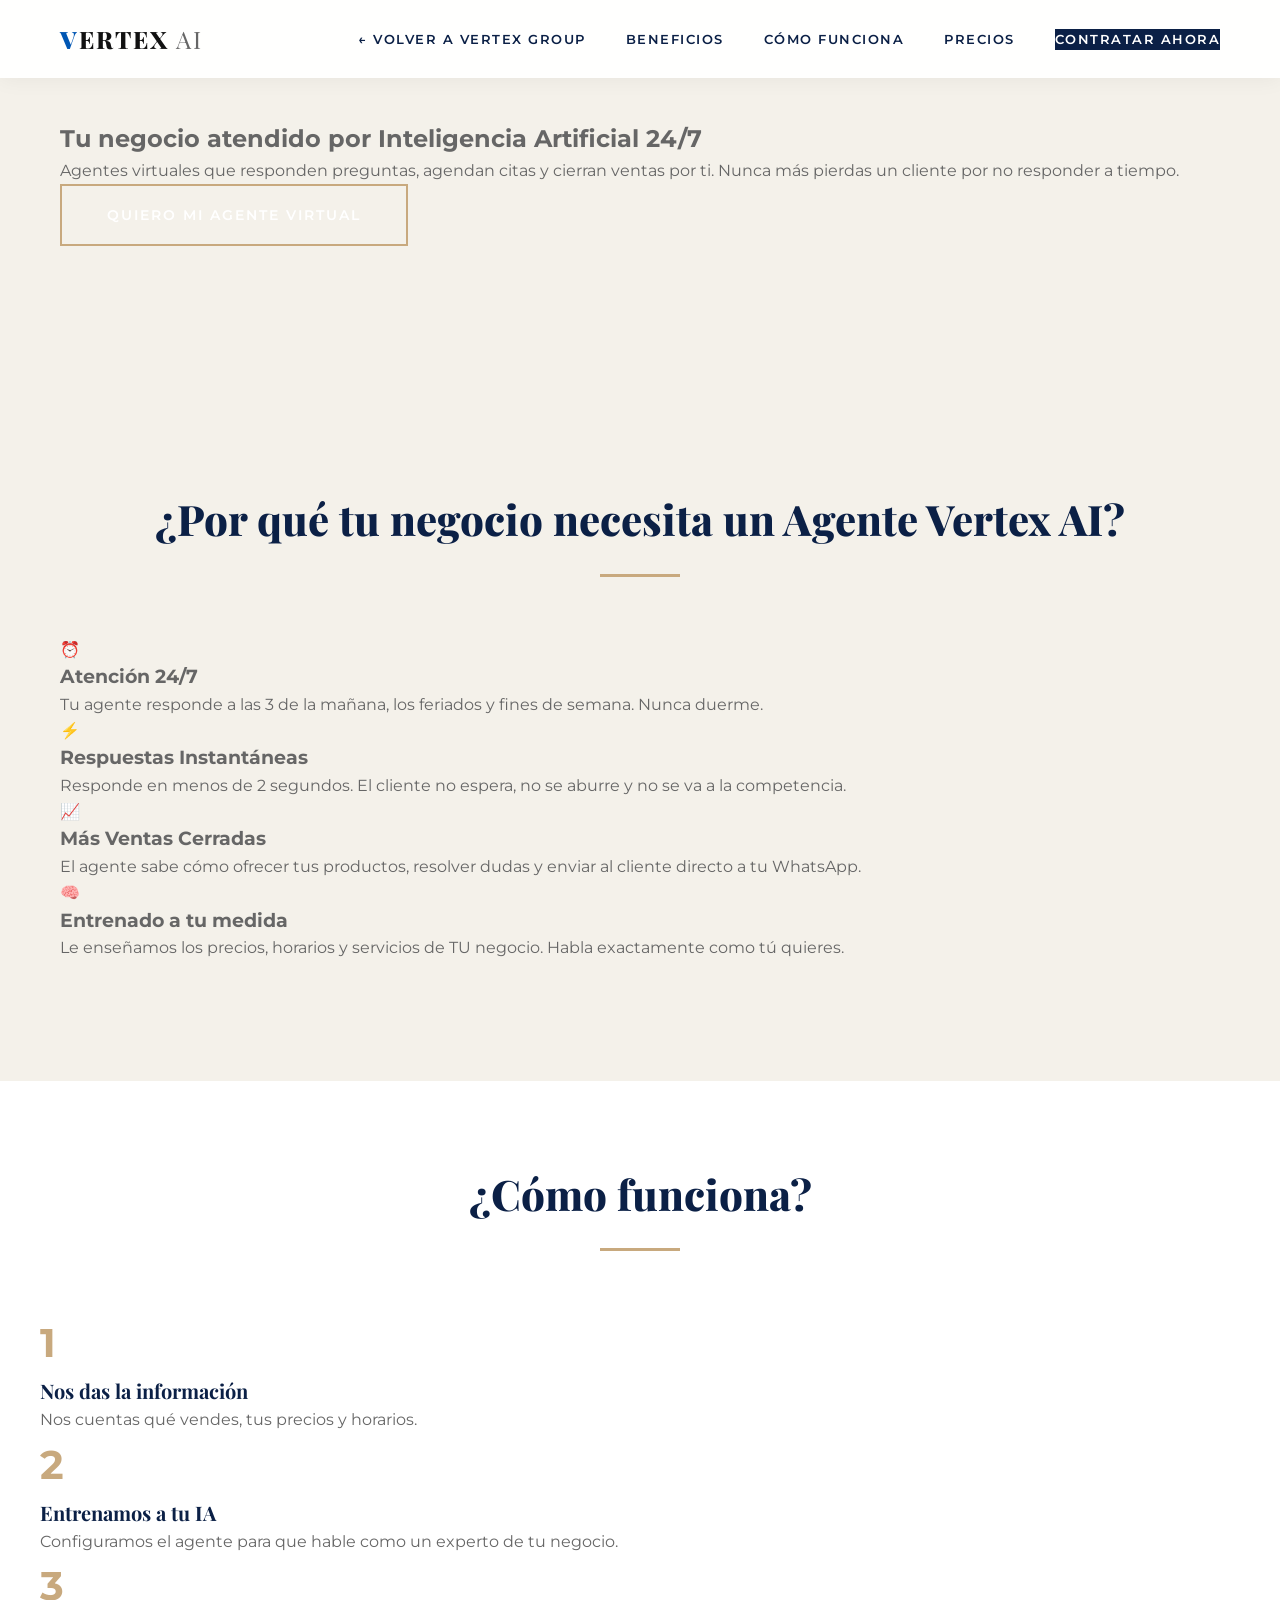
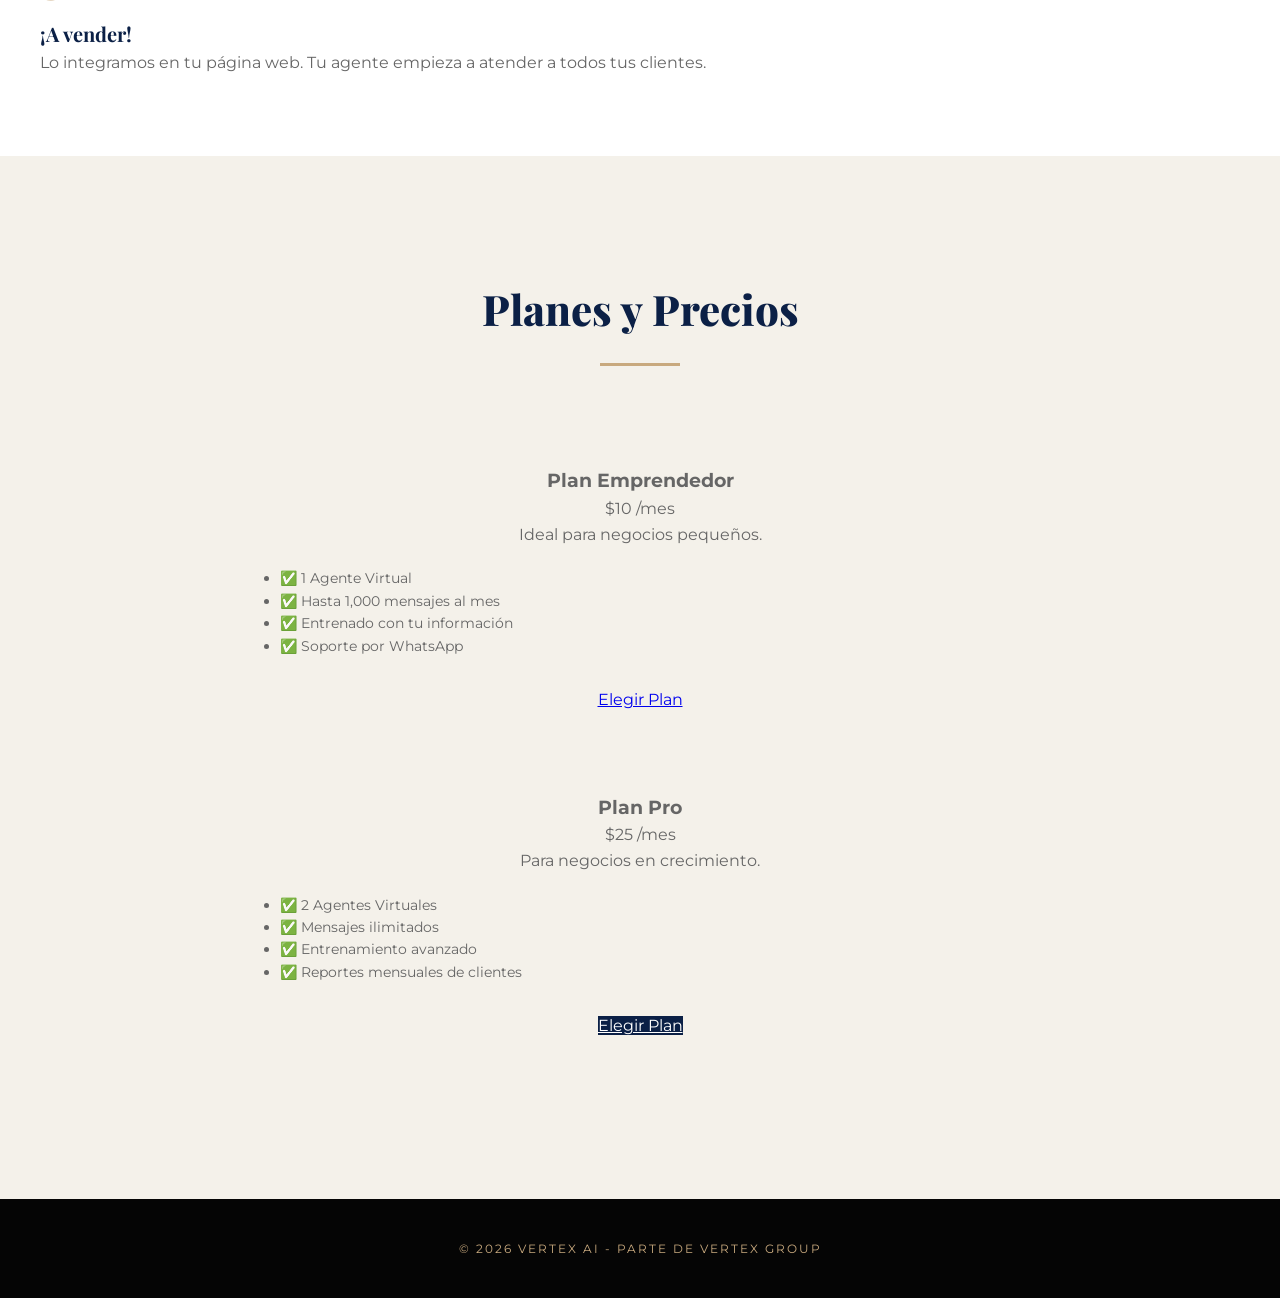
==== vertex-IA/index.html @ b7bb47e4 "Create index.html" ====
<!DOCTYPE html>
<html lang="es">
<head>
    <meta charset="UTF-8">
    <meta name="viewport" content="width=device-width, initial-scale=1.0">
    <title>Vertex AI | Agentes Virtuales para Negocios</title>
    <link rel="stylesheet" href="../style.css">
    <link rel="stylesheet" href="ai.css">
</head>
<body>

    <header class="header-tienda">
        <div class="logo">
            <a href="../index.html" style="text-decoration:none; color:#111;">
                <span style="color:#0056b3; font-weight:900;">V</span>ERTEX <span style="color:#666; font-weight:300;">AI</span>
            </a>
        </div>
        <nav>
            <a href="../index.html">← Volver a Vertex Group</a>
            <a href="#beneficios">Beneficios</a>
            <a href="#como-funciona">Cómo funciona</a>
            <a href="#precios">Precios</a>
            <a href="https://wa.me/593982679961?text=Hola,%20quiero%20un%20Agente%20Virtual%20para%20mi%20negocio" class="btn-carrito" style="background: var(--azul-marino); color: white; border: none;">Contratar Ahora</a>
        </nav>
    </header>

    <section class="hero-ai">
        <h1>Tu negocio atendido por Inteligencia Artificial 24/7</h1>
        <p>Agentes virtuales que responden preguntas, agendan citas y cierran ventas por ti. Nunca más pierdas un cliente por no responder a tiempo.</p>
        <a href="https://wa.me/593982679961?text=Hola,%20quiero%20un%20Agente%20Virtual%20para%20mi%20negocio" class="boton">Quiero mi Agente Virtual</a>
    </section>

    <section id="beneficios" class="seccion-categorias">
        <h2 class="titulo-seccion">¿Por qué tu negocio necesita un Agente Vertex AI?</h2>
        <div class="grid-categorias">
            <div class="tarjeta-categoria">
                <div class="icono-cat">⏰</div>
                <h3>Atención 24/7</h3>
                <p>Tu agente responde a las 3 de la mañana, los feriados y fines de semana. Nunca duerme.</p>
            </div>
            <div class="tarjeta-categoria">
                <div class="icono-cat">⚡</div>
                <h3>Respuestas Instantáneas</h3>
                <p>Responde en menos de 2 segundos. El cliente no espera, no se aburre y no se va a la competencia.</p>
            </div>
            <div class="tarjeta-categoria">
                <div class="icono-cat">📈</div>
                <h3>Más Ventas Cerradas</h3>
                <p>El agente sabe cómo ofrecer tus productos, resolver dudas y enviar al cliente directo a tu WhatsApp.</p>
            </div>
            <div class="tarjeta-categoria">
                <div class="icono-cat">🧠</div>
                <h3>Entrenado a tu medida</h3>
                <p>Le enseñamos los precios, horarios y servicios de TU negocio. Habla exactamente como tú quieres.</p>
            </div>
        </div>
    </section>

    <section id="como-funciona" class="seccion-categorias" style="background-color: var(--blanco-puro); max-width: 100%; padding: 80px 20px;">
        <div style="max-width: 1200px; margin: 0 auto;">
            <h2 class="titulo-seccion">¿Cómo funciona?</h2>
            <div class="grid-categorias">
                <div class="tarjeta-categoria" style="background: transparent; border: none; box-shadow: none;">
                    <h3 style="font-size: 40px; color: var(--dorado-camel);">1</h3>
                    <h4 style="font-family: 'Playfair Display'; font-size: 20px; color: var(--azul-marino);">Nos das la información</h4>
                    <p>Nos cuentas qué vendes, tus precios y horarios.</p>
                </div>
                <div class="tarjeta-categoria" style="background: transparent; border: none; box-shadow: none;">
                    <h3 style="font-size: 40px; color: var(--dorado-camel);">2</h3>
                    <h4 style="font-family: 'Playfair Display'; font-size: 20px; color: var(--azul-marino);">Entrenamos a tu IA</h4>
                    <p>Configuramos el agente para que hable como un experto de tu negocio.</p>
                </div>
                <div class="tarjeta-categoria" style="background: transparent; border: none; box-shadow: none;">
                    <h3 style="font-size: 40px; color: var(--dorado-camel);">3</h3>
                    <h4 style="font-family: 'Playfair Display'; font-size: 20px; color: var(--azul-marino);">¡A vender!</h4>
                    <p>Lo integramos en tu página web. Tu agente empieza a atender a todos tus clientes.</p>
                </div>
            </div>
        </div>
    </section>

    <section id="precios" class="seccion-categorias">
        <h2 class="titulo-seccion">Planes y Precios</h2>
        <div class="grid-categorias" style="max-width: 800px; margin: 0 auto;">
            <!-- Plan 1 -->
            <div class="tarjeta-producto" style="text-align: center; padding: 40px;">
                <h3>Plan Emprendedor</h3>
                <p class="precio">$10<span style="font-size: 16px; color: #666;"> /mes</span></p>
                <p style="margin-bottom: 20px;">Ideal para negocios pequeños.</p>
                <ul style="text-align: left; font-size: 14px; margin-bottom: 30px; color: var(--gris-texto);">
                    <li>✅ 1 Agente Virtual</li>
                    <li>✅ Hasta 1,000 mensajes al mes</li>
                    <li>✅ Entrenado con tu información</li>
                    <li>✅ Soporte por WhatsApp</li>
                </ul>
                <a href="https://wa.me/593982679961?text=Hola,%20quiero%20el%20Plan%20Emprendedor" class="btn-comprar">Elegir Plan</a>
            </div>
            <!-- Plan 2 -->
            <div class="tarjeta-producto" style="text-align: center; padding: 40px; border-color: var(--dorado-camel);">
                <h3>Plan Pro</h3>
                <p class="precio">$25<span style="font-size: 16px; color: #666;"> /mes</span></p>
                <p style="margin-bottom: 20px;">Para negocios en crecimiento.</p>
                <ul style="text-align: left; font-size: 14px; margin-bottom: 30px; color: var(--gris-texto);">
                    <li>✅ 2 Agentes Virtuales</li>
                    <li>✅ Mensajes ilimitados</li>
                    <li>✅ Entrenamiento avanzado</li>
                    <li>✅ Reportes mensuales de clientes</li>
                </ul>
                <a href="https://wa.me/593982679961?text=Hola,%20quiero%20el%20Plan%20Pro" class="btn-comprar" style="background: var(--azul-marino); color: white;">Elegir Plan</a>
            </div>
        </div>
    </section>

    <footer class="footer-tienda">
        <p>© 2026 Vertex AI - Parte de Vertex Group</p>
    </footer>

</body>
</html>
---- style.css ----
@import url('https://fonts.googleapis.com/css2?family=Montserrat:wght@300;400;600;700&family=Playfair+Display:ital,wght@0,600;0,800;1,600&display=swap');

:root {
    --fondo-crema: #f4f1ea;
    --blanco-puro: #ffffff;
    --azul-marino: #0b2046;
    --dorado-camel: #c8a97e;
    --negro-elegante: #050505;
    --gris-texto: #666666;
}

* { margin: 0; padding: 0; box-sizing: border-box; }

body {
    font-family: 'Montserrat', sans-serif;
    background-color: var(--fondo-crema);
    color: var(--gris-texto);
    line-height: 1.6;
    overflow-x: hidden;
}

html { scroll-behavior: smooth; }

/* ===== HEADER ===== */
header {
    position: fixed; top: 0; left: 0; width: 100%;
    display: flex; justify-content: space-between; align-items: center;
    padding: 20px 60px;
    background-color: rgba(255, 255, 255, 0.95);
    backdrop-filter: blur(10px);
    box-shadow: 0 2px 20px rgba(0, 0, 0, 0.05);
    z-index: 1000;
}

.logo { font-size: 24px; font-family: 'Playfair Display', serif; font-weight: 800; letter-spacing: 2px; color: var(--azul-marino); }
.logo .v { color: var(--dorado-camel); font-size: 28px; font-weight: 900; }
.logo .group { color: var(--dorado-camel); font-weight: 300; font-size: 18px; }

nav { display: flex; gap: 40px; }
nav a {
    color: var(--azul-marino); text-decoration: none; font-size: 13px;
    font-weight: 600; letter-spacing: 1.5px; text-transform: uppercase; transition: color 0.3s;
}
nav a:hover { color: var(--dorado-camel); }

/* ===== HERO ===== */
.hero {
    min-height: 100vh; display: flex; flex-direction: column; justify-content: center; align-items: center;
    text-align: center; padding: 120px 20px 80px;
    background: linear-gradient(rgba(11, 32, 70, 0.85), rgba(11, 32, 70, 0.95)), url('https://images.unsplash.com/photo-1451187580459-43490279c0fa?q=80&w=1920&auto=format&fit=crop') center/cover;
    color: var(--blanco-puro); border-bottom: 5px solid var(--dorado-camel);
}
.hero h1 { font-size: 65px; font-family: 'Playfair Display', serif; font-weight: 800; line-height: 1.1; margin-bottom: 25px; color: var(--fondo-crema); max-width: 900px; }
.hero p { font-size: 18px; font-weight: 300; color: #ddd; max-width: 700px; margin-bottom: 45px; letter-spacing: 1px; }

/* ===== BOTONES ===== */
.boton {
    display: inline-block; padding: 18px 45px; background: transparent; color: var(--blanco-puro);
    border: 2px solid var(--dorado-camel); text-decoration: none; font-weight: 600;
    font-size: 14px; letter-spacing: 2px; text-transform: uppercase; transition: all 0.4s;
}
.boton:hover { background: var(--dorado-camel); color: var(--azul-marino); box-shadow: 0 10px 30px rgba(200, 169, 126, 0.3); }

/* ===== SECCIONES ===== */
section { padding: 120px 60px; max-width: 1300px; margin: 0 auto; }
section h2 { font-size: 42px; font-family: 'Playfair Display', serif; font-weight: 800; margin-bottom: 60px; text-align: center; color: var(--azul-marino); }
section h2::after { content: ''; display: block; width: 80px; height: 3px; background: var(--dorado-camel); margin: 20px auto 0; }

/* ===== RAMAS ===== */
#ramas { background-color: var(--blanco-puro); }
.ramas-grid { display: grid; grid-template-columns: repeat(auto-fit, minmax(320px, 1fr)); gap: 40px; }
.rama { background: var(--fondo-crema); border: 1px solid #eaeaea; border-radius: 2px; padding: 50px 40px; transition: all 0.4s; text-align: center; position: relative; }
.rama::before { content: ''; position: absolute; bottom: 0; left: 0; width: 100%; height: 4px; background: var(--dorado-camel); transform: scaleX(0); transition: transform 0.4s; }
.rama:hover { transform: translateY(-10px); box-shadow: 0 20px 40px rgba(11, 32, 70, 0.08); }
.rama:hover::before { transform: scaleX(1); }
.rama h3 { font-size: 28px; font-family: 'Playfair Display', serif; color: var(--azul-marino); margin-bottom: 15px; }
.rama p { color: var(--gris-texto); margin-bottom: 30px; font-size: 15px; }
.estado { display: inline-block; padding: 8px 20px; font-size: 11px; font-weight: 700; letter-spacing: 2px; text-transform: uppercase; margin-bottom: 30px; border-radius: 2px; }
.estado.activo { background-color: var(--azul-marino); color: var(--blanco-puro); }
.estado.proximo { background-color: #e0e0e0; color: #666; }
.boton-rama { display: block; text-decoration: none; color: var(--azul-marino); font-weight: 600; font-size: 13px; letter-spacing: 1px; text-transform: uppercase; border-bottom: 1px solid var(--azul-marino); padding-bottom: 5px; transition: 0.3s; }
.boton-rama:hover { color: var(--dorado-camel); border-color: var(--dorado-camel); }

/* ===== SOBRE ===== */
#sobre { text-align: center; background-color: var(--fondo-crema); }
#sobre p { max-width: 800px; margin: 0 auto 25px; font-size: 18px; color: var(--gris-texto); font-weight: 300; }
#sobre strong { color: var(--azul-marino); font-weight: 600; }

/* ===== CONTACTO ===== */
#contacto { text-align: center; background-color: var(--azul-marino); color: var(--blanco-puro); max-width: 100%; }
#contacto h2 { color: var(--blanco-puro); }
#contacto p { font-size: 20px; color: var(--dorado-camel); margin-bottom: 40px; font-weight: 300; }
#contacto .boton { background: var(--dorado-camel); color: var(--azul-marino); border-color: var(--dorado-camel); }
#contacto .boton:hover { background: transparent; color: var(--dorado-camel); }

/* ===== FOOTER ===== */
footer { text-align: center; padding: 40px 20px; background: var(--negro-elegante); color: var(--dorado-camel); font-size: 12px; letter-spacing: 2px; text-transform: uppercase; }

@media (max-width: 768px) {
    header { padding: 15px 20px; flex-direction: column; gap: 15px; }
    nav { gap: 15px; flex-wrap: wrap; justify-content: center; }
    .hero h1 { font-size: 38px; }
    section { padding: 80px 20px; }
}
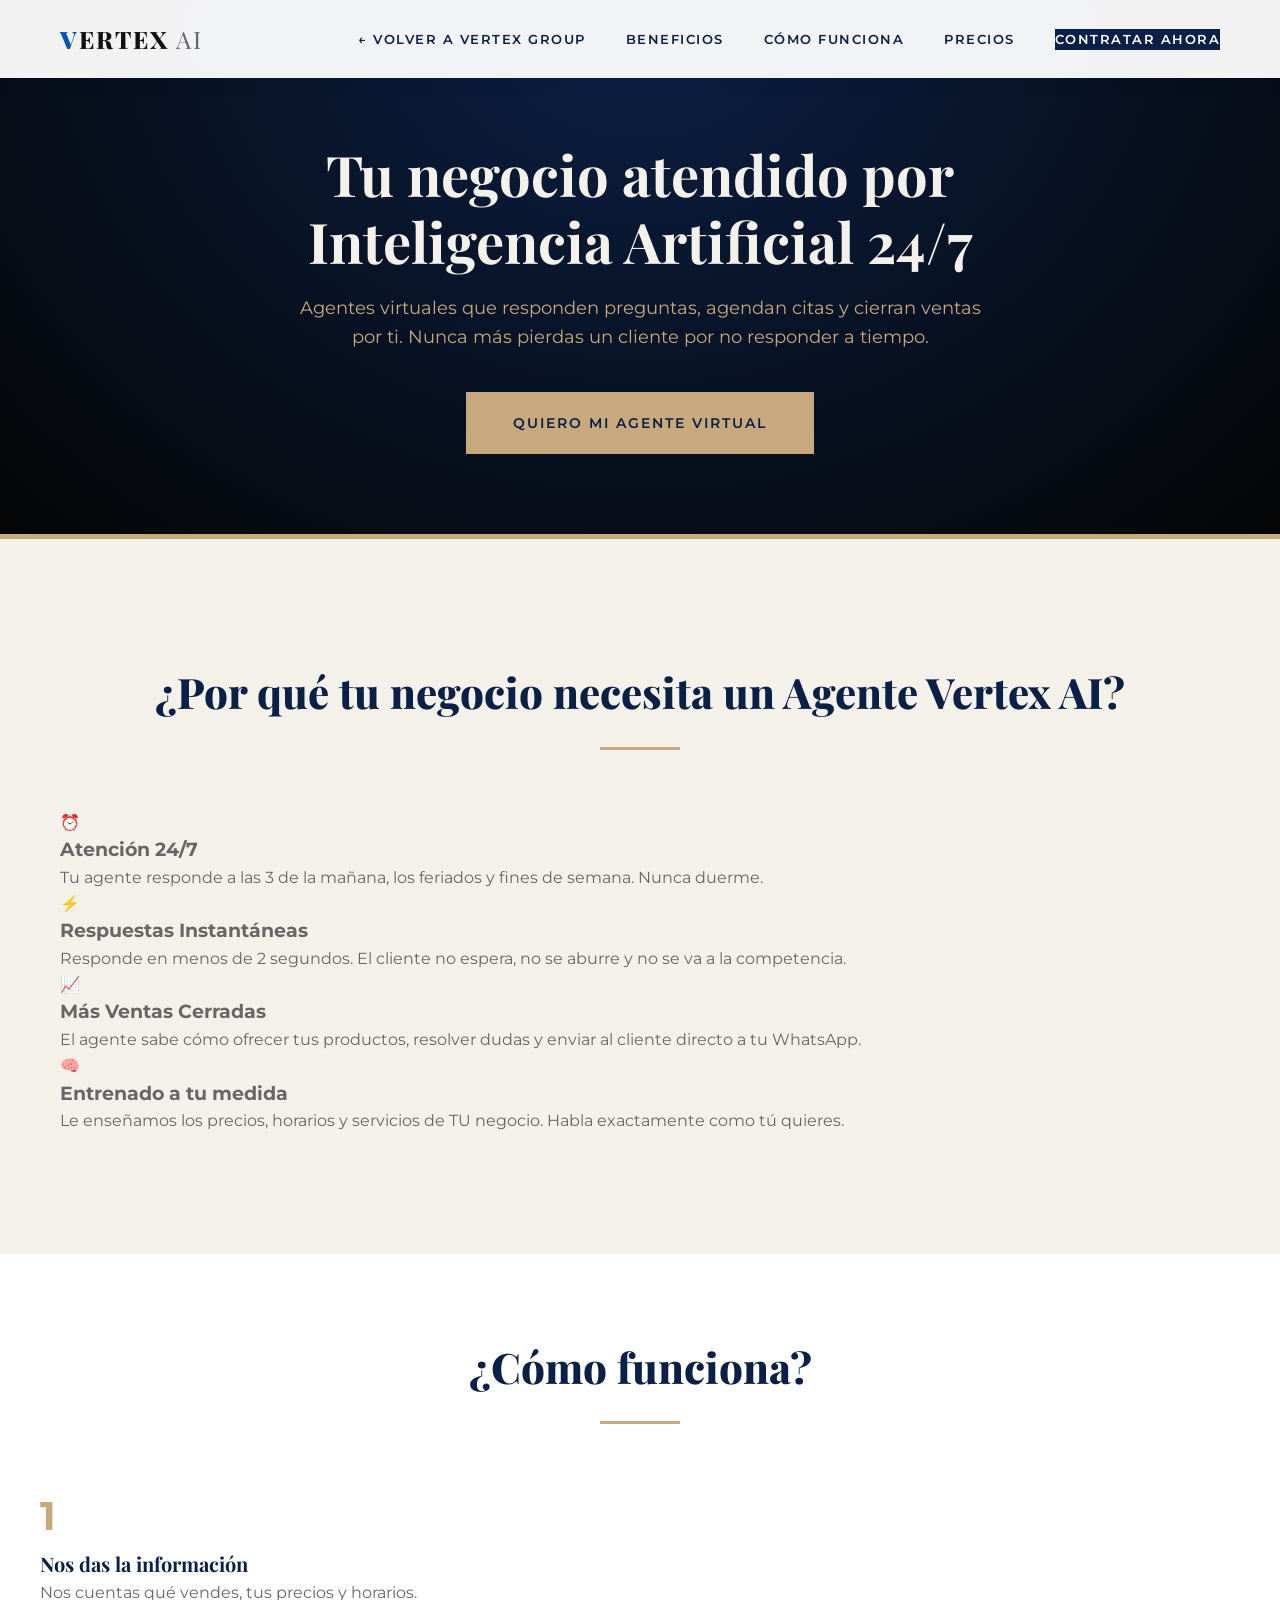
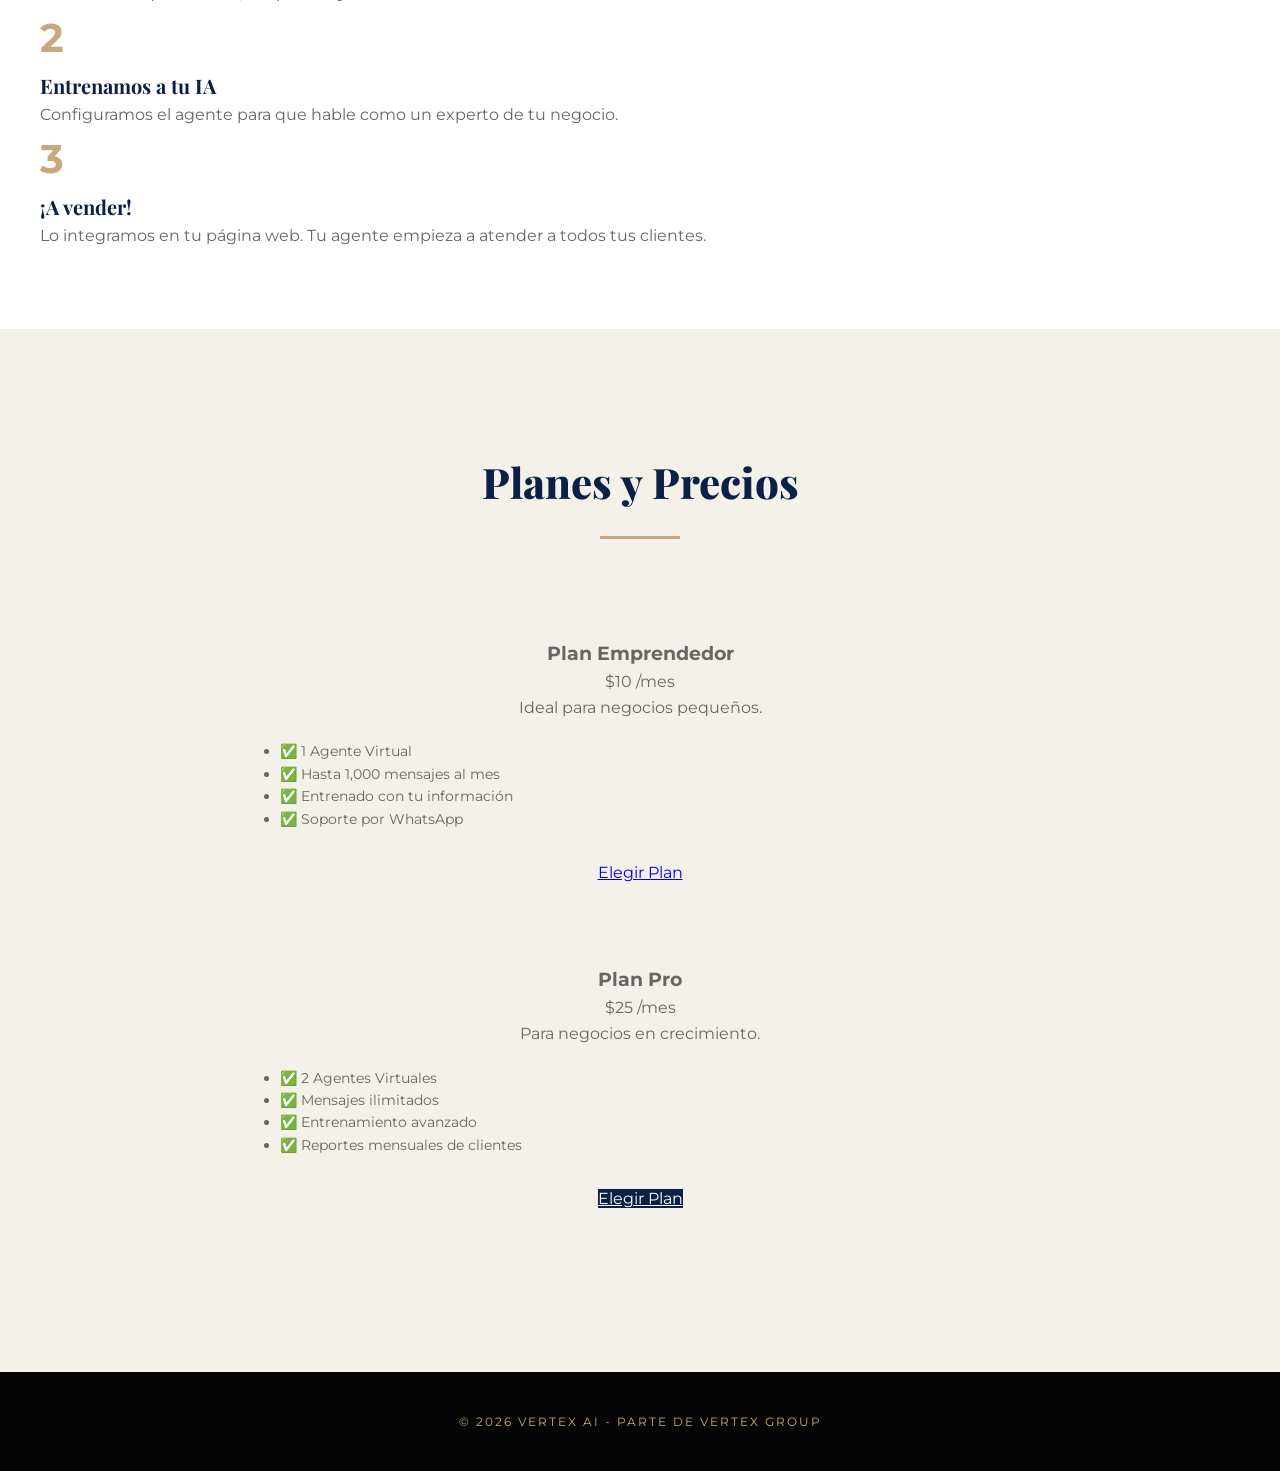
==== commit 378c080b: "Update index.html" ====
--- a/vertex-IA/index.html
+++ b/vertex-IA/index.html
@@ -5,7 +5,7 @@
     <meta name="viewport" content="width=device-width, initial-scale=1.0">
     <title>Vertex AI | Agentes Virtuales para Negocios</title>
     <link rel="stylesheet" href="../style.css">
-    <link rel="stylesheet" href="ai.css">
+    <link rel="stylesheet" href="IA.css">
 </head>
 <body>
 
--- a/vertex-IA/IA.css
+++ b/vertex-IA/IA.css
@@ -0,0 +1,47 @@
+/* Estilos específicos para Vertex AI */
+.hero-ai {
+    padding: 140px 20px 80px;
+    text-align: center;
+    background: radial-gradient(ellipse at center top, #0b2046 0%, #050505 100%);
+    color: var(--blanco-puro);
+    border-bottom: 5px solid var(--dorado-camel);
+}
+
+.hero-ai h1 {
+    font-size: 56px;
+    font-family: 'Playfair Display', serif;
+    color: var(--fondo-crema);
+    margin-bottom: 20px;
+    max-width: 900px;
+    margin-left: auto;
+    margin-right: auto;
+    line-height: 1.2;
+}
+
+.hero-ai p {
+    font-size: 18px;
+    color: var(--dorado-camel);
+    max-width: 700px;
+    margin: 0 auto 40px auto;
+    line-height: 1.6;
+}
+
+.hero-ai .boton {
+    background: var(--dorado-camel);
+    color: var(--azul-marino);
+    border: 2px solid var(--dorado-camel);
+}
+
+.hero-ai .boton:hover {
+    background: transparent;
+    color: var(--dorado-camel);
+}
+
+@media (max-width: 768px) {
+    .hero-ai h1 {
+        font-size: 36px;
+    }
+    .hero-ai p {
+        font-size: 15px;
+    }
+}
